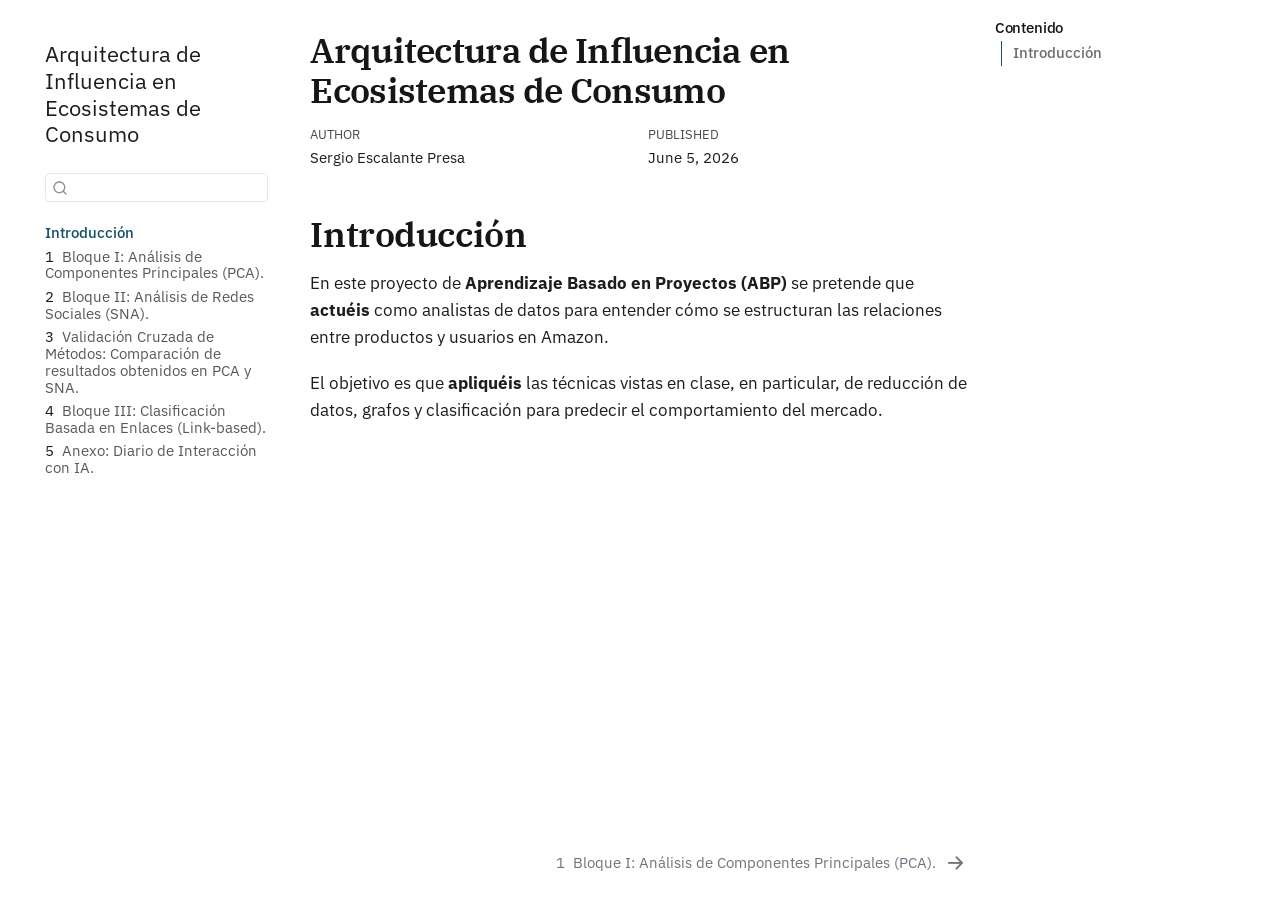
==== _book/index.html @ f6d12006 "first commit" ====
<!DOCTYPE html>
<html xmlns="http://www.w3.org/1999/xhtml" lang="en" xml:lang="en"><head>

<meta charset="utf-8">
<meta name="generator" content="quarto-1.8.25">

<meta name="viewport" content="width=device-width, initial-scale=1.0, user-scalable=yes">

<meta name="author" content="Sergio Escalante Presa">
<meta name="dcterms.date" content="2026-06-05">

<title>Arquitectura de Influencia en Ecosistemas de Consumo</title>
<style>
code{white-space: pre-wrap;}
span.smallcaps{font-variant: small-caps;}
div.columns{display: flex; gap: min(4vw, 1.5em);}
div.column{flex: auto; overflow-x: auto;}
div.hanging-indent{margin-left: 1.5em; text-indent: -1.5em;}
ul.task-list{list-style: none;}
ul.task-list li input[type="checkbox"] {
  width: 0.8em;
  margin: 0 0.8em 0.2em -1em; /* quarto-specific, see https://github.com/quarto-dev/quarto-cli/issues/4556 */ 
  vertical-align: middle;
}
</style>


<script src="site_libs/quarto-nav/quarto-nav.js"></script>
<script src="site_libs/quarto-nav/headroom.min.js"></script>
<script src="site_libs/clipboard/clipboard.min.js"></script>
<script src="site_libs/quarto-search/autocomplete.umd.js"></script>
<script src="site_libs/quarto-search/fuse.min.js"></script>
<script src="site_libs/quarto-search/quarto-search.js"></script>
<meta name="quarto:offset" content="./">
<link href="./bloque1.html" rel="next">
<script src="site_libs/quarto-html/quarto.js" type="module"></script>
<script src="site_libs/quarto-html/tabsets/tabsets.js" type="module"></script>
<script src="site_libs/quarto-html/axe/axe-check.js" type="module"></script>
<script src="site_libs/quarto-html/popper.min.js"></script>
<script src="site_libs/quarto-html/tippy.umd.min.js"></script>
<script src="site_libs/quarto-html/anchor.min.js"></script>
<link href="site_libs/quarto-html/tippy.css" rel="stylesheet">
<link href="site_libs/quarto-html/quarto-syntax-highlighting-ff907a47ac0a29d3ca1a7450859183ed.css" rel="stylesheet" id="quarto-text-highlighting-styles">
<script src="site_libs/bootstrap/bootstrap.min.js"></script>
<link href="site_libs/bootstrap/bootstrap-icons.css" rel="stylesheet">
<link href="site_libs/bootstrap/bootstrap-6d71e7d90f3d7f746f6ce96e34693826.min.css" rel="stylesheet" append-hash="true" id="quarto-bootstrap" data-mode="light">
<script id="quarto-search-options" type="application/json">{
  "location": "sidebar",
  "copy-button": false,
  "collapse-after": 3,
  "panel-placement": "start",
  "type": "textbox",
  "limit": 50,
  "keyboard-shortcut": [
    "f",
    "/",
    "s"
  ],
  "show-item-context": false,
  "language": {
    "search-no-results-text": "No results",
    "search-matching-documents-text": "matching documents",
    "search-copy-link-title": "Copy link to search",
    "search-hide-matches-text": "Hide additional matches",
    "search-more-match-text": "more match in this document",
    "search-more-matches-text": "more matches in this document",
    "search-clear-button-title": "Clear",
    "search-text-placeholder": "",
    "search-detached-cancel-button-title": "Cancel",
    "search-submit-button-title": "Submit",
    "search-label": "Search"
  }
}</script>
<style>html{ scroll-behavior: smooth; }</style>


</head>

<body class="nav-sidebar floating quarto-light">

<div id="quarto-search-results"></div>
  <header id="quarto-header" class="headroom fixed-top">
  <nav class="quarto-secondary-nav">
    <div class="container-fluid d-flex">
      <button type="button" class="quarto-btn-toggle btn" data-bs-toggle="collapse" role="button" data-bs-target=".quarto-sidebar-collapse-item" aria-controls="quarto-sidebar" aria-expanded="false" aria-label="Toggle sidebar navigation" onclick="if (window.quartoToggleHeadroom) { window.quartoToggleHeadroom(); }">
        <i class="bi bi-layout-text-sidebar-reverse"></i>
      </button>
        <nav class="quarto-page-breadcrumbs" aria-label="breadcrumb"><ol class="breadcrumb"><li class="breadcrumb-item"><a href="./index.html">Introducción</a></li></ol></nav>
        <a class="flex-grow-1" role="navigation" data-bs-toggle="collapse" data-bs-target=".quarto-sidebar-collapse-item" aria-controls="quarto-sidebar" aria-expanded="false" aria-label="Toggle sidebar navigation" onclick="if (window.quartoToggleHeadroom) { window.quartoToggleHeadroom(); }">      
        </a>
      <button type="button" class="btn quarto-search-button" aria-label="Search" onclick="window.quartoOpenSearch();">
        <i class="bi bi-search"></i>
      </button>
    </div>
  </nav>
</header>
<!-- content -->
<div id="quarto-content" class="quarto-container page-columns page-rows-contents page-layout-article">
<!-- sidebar -->
  <nav id="quarto-sidebar" class="sidebar collapse collapse-horizontal quarto-sidebar-collapse-item sidebar-navigation floating overflow-auto">
    <div class="pt-lg-2 mt-2 text-left sidebar-header sidebar-header-stacked">
      <a href="./index.html" class="sidebar-logo-link">
      </a>
    <div class="sidebar-title mb-0 py-0">
      <a href="./">Arquitectura de Influencia en Ecosistemas de Consumo</a> 
    </div>
      </div>
        <div class="mt-2 flex-shrink-0 align-items-center">
        <div class="sidebar-search">
        <div id="quarto-search" class="" title="Search"></div>
        </div>
        </div>
    <div class="sidebar-menu-container"> 
    <ul class="list-unstyled mt-1">
        <li class="sidebar-item">
  <div class="sidebar-item-container"> 
  <a href="./index.html" class="sidebar-item-text sidebar-link active">
 <span class="menu-text">Introducción</span></a>
  </div>
</li>
        <li class="sidebar-item">
  <div class="sidebar-item-container"> 
  <a href="./bloque1.html" class="sidebar-item-text sidebar-link">
 <span class="menu-text"><span class="chapter-number">1</span>&nbsp; <span class="chapter-title">Bloque I: Análisis de Componentes Principales (PCA).</span></span></a>
  </div>
</li>
        <li class="sidebar-item">
  <div class="sidebar-item-container"> 
  <a href="./bloque2.html" class="sidebar-item-text sidebar-link">
 <span class="menu-text"><span class="chapter-number">2</span>&nbsp; <span class="chapter-title">Bloque II: Análisis de Redes Sociales (SNA).</span></span></a>
  </div>
</li>
        <li class="sidebar-item">
  <div class="sidebar-item-container"> 
  <a href="./comparacion_PCA_SNA.html" class="sidebar-item-text sidebar-link">
 <span class="menu-text"><span class="chapter-number">3</span>&nbsp; <span class="chapter-title">Validación Cruzada de Métodos: Comparación de resultados obtenidos en PCA y SNA.</span></span></a>
  </div>
</li>
        <li class="sidebar-item">
  <div class="sidebar-item-container"> 
  <a href="./bloque3.html" class="sidebar-item-text sidebar-link">
 <span class="menu-text"><span class="chapter-number">4</span>&nbsp; <span class="chapter-title">Bloque III: Clasificación Basada en Enlaces (Link-based).</span></span></a>
  </div>
</li>
        <li class="sidebar-item">
  <div class="sidebar-item-container"> 
  <a href="./anexoUsoIA.html" class="sidebar-item-text sidebar-link">
 <span class="menu-text"><span class="chapter-number">5</span>&nbsp; <span class="chapter-title">Anexo: Diario de Interacción con IA.</span></span></a>
  </div>
</li>
    </ul>
    </div>
</nav>
<div id="quarto-sidebar-glass" class="quarto-sidebar-collapse-item" data-bs-toggle="collapse" data-bs-target=".quarto-sidebar-collapse-item"></div>
<!-- margin-sidebar -->
    <div id="quarto-margin-sidebar" class="sidebar margin-sidebar">
        <nav id="TOC" role="doc-toc" class="toc-active">
    <h2 id="toc-title">Contenido</h2>
   
  <ul>
  <li><a href="#introducción" id="toc-introducción" class="nav-link active" data-scroll-target="#introducción">Introducción</a></li>
  </ul>
</nav>
    </div>
<!-- main -->
<main class="content" id="quarto-document-content">

<header id="title-block-header" class="quarto-title-block default">
<div class="quarto-title">
<h1 class="title">Arquitectura de Influencia en Ecosistemas de Consumo</h1>
</div>



<div class="quarto-title-meta">

    <div>
    <div class="quarto-title-meta-heading">Author</div>
    <div class="quarto-title-meta-contents">
             <p>Sergio Escalante Presa </p>
          </div>
  </div>
    
    <div>
    <div class="quarto-title-meta-heading">Published</div>
    <div class="quarto-title-meta-contents">
      <p class="date">June 5, 2026</p>
    </div>
  </div>
  
    
  </div>
  


</header>


<section id="introducción" class="level1 unnumbered">
<h1 class="unnumbered">Introducción</h1>
<p>En este proyecto de <strong>Aprendizaje Basado en Proyectos (ABP)</strong> se pretende que <strong>actuéis</strong> como analistas de datos para entender cómo se estructuran las relaciones entre productos y usuarios en Amazon.</p>
<p>El objetivo es que <strong>apliquéis</strong> las técnicas vistas en clase, en particular, de reducción de datos, grafos y clasificación para predecir el comportamiento del mercado.</p>


</section>

</main> <!-- /main -->
<script id="quarto-html-after-body" type="application/javascript">
  window.document.addEventListener("DOMContentLoaded", function (event) {
    const icon = "";
    const anchorJS = new window.AnchorJS();
    anchorJS.options = {
      placement: 'right',
      icon: icon
    };
    anchorJS.add('.anchored');
    const isCodeAnnotation = (el) => {
      for (const clz of el.classList) {
        if (clz.startsWith('code-annotation-')) {                     
          return true;
        }
      }
      return false;
    }
    const onCopySuccess = function(e) {
      // button target
      const button = e.trigger;
      // don't keep focus
      button.blur();
      // flash "checked"
      button.classList.add('code-copy-button-checked');
      var currentTitle = button.getAttribute("title");
      button.setAttribute("title", "Copied!");
      let tooltip;
      if (window.bootstrap) {
        button.setAttribute("data-bs-toggle", "tooltip");
        button.setAttribute("data-bs-placement", "left");
        button.setAttribute("data-bs-title", "Copied!");
        tooltip = new bootstrap.Tooltip(button, 
          { trigger: "manual", 
            customClass: "code-copy-button-tooltip",
            offset: [0, -8]});
        tooltip.show();    
      }
      setTimeout(function() {
        if (tooltip) {
          tooltip.hide();
          button.removeAttribute("data-bs-title");
          button.removeAttribute("data-bs-toggle");
          button.removeAttribute("data-bs-placement");
        }
        button.setAttribute("title", currentTitle);
        button.classList.remove('code-copy-button-checked');
      }, 1000);
      // clear code selection
      e.clearSelection();
    }
    const getTextToCopy = function(trigger) {
      const outerScaffold = trigger.parentElement.cloneNode(true);
      const codeEl = outerScaffold.querySelector('code');
      for (const childEl of codeEl.children) {
        if (isCodeAnnotation(childEl)) {
          childEl.remove();
        }
      }
      return codeEl.innerText;
    }
    const clipboard = new window.ClipboardJS('.code-copy-button:not([data-in-quarto-modal])', {
      text: getTextToCopy
    });
    clipboard.on('success', onCopySuccess);
    if (window.document.getElementById('quarto-embedded-source-code-modal')) {
      const clipboardModal = new window.ClipboardJS('.code-copy-button[data-in-quarto-modal]', {
        text: getTextToCopy,
        container: window.document.getElementById('quarto-embedded-source-code-modal')
      });
      clipboardModal.on('success', onCopySuccess);
    }
      var localhostRegex = new RegExp(/^(?:http|https):\/\/localhost\:?[0-9]*\//);
      var mailtoRegex = new RegExp(/^mailto:/);
        var filterRegex = new RegExp('/' + window.location.host + '/');
      var isInternal = (href) => {
          return filterRegex.test(href) || localhostRegex.test(href) || mailtoRegex.test(href);
      }
      // Inspect non-navigation links and adorn them if external
     var links = window.document.querySelectorAll('a[href]:not(.nav-link):not(.navbar-brand):not(.toc-action):not(.sidebar-link):not(.sidebar-item-toggle):not(.pagination-link):not(.no-external):not([aria-hidden]):not(.dropdown-item):not(.quarto-navigation-tool):not(.about-link)');
      for (var i=0; i<links.length; i++) {
        const link = links[i];
        if (!isInternal(link.href)) {
          // undo the damage that might have been done by quarto-nav.js in the case of
          // links that we want to consider external
          if (link.dataset.originalHref !== undefined) {
            link.href = link.dataset.originalHref;
          }
            // target, if specified
            link.setAttribute("target", "_blank");
            if (link.getAttribute("rel") === null) {
              link.setAttribute("rel", "noopener");
            }
            // default icon
            link.classList.add("external");
        }
      }
    function tippyHover(el, contentFn, onTriggerFn, onUntriggerFn) {
      const config = {
        allowHTML: true,
        maxWidth: 500,
        delay: 100,
        arrow: false,
        appendTo: function(el) {
            return el.parentElement;
        },
        interactive: true,
        interactiveBorder: 10,
        theme: 'quarto',
        placement: 'bottom-start',
      };
      if (contentFn) {
        config.content = contentFn;
      }
      if (onTriggerFn) {
        config.onTrigger = onTriggerFn;
      }
      if (onUntriggerFn) {
        config.onUntrigger = onUntriggerFn;
      }
      window.tippy(el, config); 
    }
    const noterefs = window.document.querySelectorAll('a[role="doc-noteref"]');
    for (var i=0; i<noterefs.length; i++) {
      const ref = noterefs[i];
      tippyHover(ref, function() {
        // use id or data attribute instead here
        let href = ref.getAttribute('data-footnote-href') || ref.getAttribute('href');
        try { href = new URL(href).hash; } catch {}
        const id = href.replace(/^#\/?/, "");
        const note = window.document.getElementById(id);
        if (note) {
          return note.innerHTML;
        } else {
          return "";
        }
      });
    }
    const xrefs = window.document.querySelectorAll('a.quarto-xref');
    const processXRef = (id, note) => {
      // Strip column container classes
      const stripColumnClz = (el) => {
        el.classList.remove("page-full", "page-columns");
        if (el.children) {
          for (const child of el.children) {
            stripColumnClz(child);
          }
        }
      }
      stripColumnClz(note)
      if (id === null || id.startsWith('sec-')) {
        // Special case sections, only their first couple elements
        const container = document.createElement("div");
        if (note.children && note.children.length > 2) {
          container.appendChild(note.children[0].cloneNode(true));
          for (let i = 1; i < note.children.length; i++) {
            const child = note.children[i];
            if (child.tagName === "P" && child.innerText === "") {
              continue;
            } else {
              container.appendChild(child.cloneNode(true));
              break;
            }
          }
          if (window.Quarto?.typesetMath) {
            window.Quarto.typesetMath(container);
          }
          return container.innerHTML
        } else {
          if (window.Quarto?.typesetMath) {
            window.Quarto.typesetMath(note);
          }
          return note.innerHTML;
        }
      } else {
        // Remove any anchor links if they are present
        const anchorLink = note.querySelector('a.anchorjs-link');
        if (anchorLink) {
          anchorLink.remove();
        }
        if (window.Quarto?.typesetMath) {
          window.Quarto.typesetMath(note);
        }
        if (note.classList.contains("callout")) {
          return note.outerHTML;
        } else {
          return note.innerHTML;
        }
      }
    }
    for (var i=0; i<xrefs.length; i++) {
      const xref = xrefs[i];
      tippyHover(xref, undefined, function(instance) {
        instance.disable();
        let url = xref.getAttribute('href');
        let hash = undefined; 
        if (url.startsWith('#')) {
          hash = url;
        } else {
          try { hash = new URL(url).hash; } catch {}
        }
        if (hash) {
          const id = hash.replace(/^#\/?/, "");
          const note = window.document.getElementById(id);
          if (note !== null) {
            try {
              const html = processXRef(id, note.cloneNode(true));
              instance.setContent(html);
            } finally {
              instance.enable();
              instance.show();
            }
          } else {
            // See if we can fetch this
            fetch(url.split('#')[0])
            .then(res => res.text())
            .then(html => {
              const parser = new DOMParser();
              const htmlDoc = parser.parseFromString(html, "text/html");
              const note = htmlDoc.getElementById(id);
              if (note !== null) {
                const html = processXRef(id, note);
                instance.setContent(html);
              } 
            }).finally(() => {
              instance.enable();
              instance.show();
            });
          }
        } else {
          // See if we can fetch a full url (with no hash to target)
          // This is a special case and we should probably do some content thinning / targeting
          fetch(url)
          .then(res => res.text())
          .then(html => {
            const parser = new DOMParser();
            const htmlDoc = parser.parseFromString(html, "text/html");
            const note = htmlDoc.querySelector('main.content');
            if (note !== null) {
              // This should only happen for chapter cross references
              // (since there is no id in the URL)
              // remove the first header
              if (note.children.length > 0 && note.children[0].tagName === "HEADER") {
                note.children[0].remove();
              }
              const html = processXRef(null, note);
              instance.setContent(html);
            } 
          }).finally(() => {
            instance.enable();
            instance.show();
          });
        }
      }, function(instance) {
      });
    }
        let selectedAnnoteEl;
        const selectorForAnnotation = ( cell, annotation) => {
          let cellAttr = 'data-code-cell="' + cell + '"';
          let lineAttr = 'data-code-annotation="' +  annotation + '"';
          const selector = 'span[' + cellAttr + '][' + lineAttr + ']';
          return selector;
        }
        const selectCodeLines = (annoteEl) => {
          const doc = window.document;
          const targetCell = annoteEl.getAttribute("data-target-cell");
          const targetAnnotation = annoteEl.getAttribute("data-target-annotation");
          const annoteSpan = window.document.querySelector(selectorForAnnotation(targetCell, targetAnnotation));
          const lines = annoteSpan.getAttribute("data-code-lines").split(",");
          const lineIds = lines.map((line) => {
            return targetCell + "-" + line;
          })
          let top = null;
          let height = null;
          let parent = null;
          if (lineIds.length > 0) {
              //compute the position of the single el (top and bottom and make a div)
              const el = window.document.getElementById(lineIds[0]);
              top = el.offsetTop;
              height = el.offsetHeight;
              parent = el.parentElement.parentElement;
            if (lineIds.length > 1) {
              const lastEl = window.document.getElementById(lineIds[lineIds.length - 1]);
              const bottom = lastEl.offsetTop + lastEl.offsetHeight;
              height = bottom - top;
            }
            if (top !== null && height !== null && parent !== null) {
              // cook up a div (if necessary) and position it 
              let div = window.document.getElementById("code-annotation-line-highlight");
              if (div === null) {
                div = window.document.createElement("div");
                div.setAttribute("id", "code-annotation-line-highlight");
                div.style.position = 'absolute';
                parent.appendChild(div);
              }
              div.style.top = top - 2 + "px";
              div.style.height = height + 4 + "px";
              div.style.left = 0;
              let gutterDiv = window.document.getElementById("code-annotation-line-highlight-gutter");
              if (gutterDiv === null) {
                gutterDiv = window.document.createElement("div");
                gutterDiv.setAttribute("id", "code-annotation-line-highlight-gutter");
                gutterDiv.style.position = 'absolute';
                const codeCell = window.document.getElementById(targetCell);
                const gutter = codeCell.querySelector('.code-annotation-gutter');
                gutter.appendChild(gutterDiv);
              }
              gutterDiv.style.top = top - 2 + "px";
              gutterDiv.style.height = height + 4 + "px";
            }
            selectedAnnoteEl = annoteEl;
          }
        };
        const unselectCodeLines = () => {
          const elementsIds = ["code-annotation-line-highlight", "code-annotation-line-highlight-gutter"];
          elementsIds.forEach((elId) => {
            const div = window.document.getElementById(elId);
            if (div) {
              div.remove();
            }
          });
          selectedAnnoteEl = undefined;
        };
          // Handle positioning of the toggle
      window.addEventListener(
        "resize",
        throttle(() => {
          elRect = undefined;
          if (selectedAnnoteEl) {
            selectCodeLines(selectedAnnoteEl);
          }
        }, 10)
      );
      function throttle(fn, ms) {
      let throttle = false;
      let timer;
        return (...args) => {
          if(!throttle) { // first call gets through
              fn.apply(this, args);
              throttle = true;
          } else { // all the others get throttled
              if(timer) clearTimeout(timer); // cancel #2
              timer = setTimeout(() => {
                fn.apply(this, args);
                timer = throttle = false;
              }, ms);
          }
        };
      }
        // Attach click handler to the DT
        const annoteDls = window.document.querySelectorAll('dt[data-target-cell]');
        for (const annoteDlNode of annoteDls) {
          annoteDlNode.addEventListener('click', (event) => {
            const clickedEl = event.target;
            if (clickedEl !== selectedAnnoteEl) {
              unselectCodeLines();
              const activeEl = window.document.querySelector('dt[data-target-cell].code-annotation-active');
              if (activeEl) {
                activeEl.classList.remove('code-annotation-active');
              }
              selectCodeLines(clickedEl);
              clickedEl.classList.add('code-annotation-active');
            } else {
              // Unselect the line
              unselectCodeLines();
              clickedEl.classList.remove('code-annotation-active');
            }
          });
        }
    const findCites = (el) => {
      const parentEl = el.parentElement;
      if (parentEl) {
        const cites = parentEl.dataset.cites;
        if (cites) {
          return {
            el,
            cites: cites.split(' ')
          };
        } else {
          return findCites(el.parentElement)
        }
      } else {
        return undefined;
      }
    };
    var bibliorefs = window.document.querySelectorAll('a[role="doc-biblioref"]');
    for (var i=0; i<bibliorefs.length; i++) {
      const ref = bibliorefs[i];
      const citeInfo = findCites(ref);
      if (citeInfo) {
        tippyHover(citeInfo.el, function() {
          var popup = window.document.createElement('div');
          citeInfo.cites.forEach(function(cite) {
            var citeDiv = window.document.createElement('div');
            citeDiv.classList.add('hanging-indent');
            citeDiv.classList.add('csl-entry');
            var biblioDiv = window.document.getElementById('ref-' + cite);
            if (biblioDiv) {
              citeDiv.innerHTML = biblioDiv.innerHTML;
            }
            popup.appendChild(citeDiv);
          });
          return popup.innerHTML;
        });
      }
    }
  });
  </script>
<nav class="page-navigation">
  <div class="nav-page nav-page-previous">
  </div>
  <div class="nav-page nav-page-next">
      <a href="./bloque1.html" class="pagination-link" aria-label="Bloque I: Análisis de Componentes Principales (PCA).">
        <span class="nav-page-text"><span class="chapter-number">1</span>&nbsp; <span class="chapter-title">Bloque I: Análisis de Componentes Principales (PCA).</span></span> <i class="bi bi-arrow-right-short"></i>
      </a>
  </div>
</nav>
</div> <!-- /content -->




<script src="site_libs/quarto-html/zenscroll-min.js"></script>
</body></html>
---- _book/site_libs/quarto-html/tippy.css ----
.tippy-box[data-animation=fade][data-state=hidden]{opacity:0}[data-tippy-root]{max-width:calc(100vw - 10px)}.tippy-box{position:relative;background-color:#333;color:#fff;border-radius:4px;font-size:14px;line-height:1.4;white-space:normal;outline:0;transition-property:transform,visibility,opacity}.tippy-box[data-placement^=top]>.tippy-arrow{bottom:0}.tippy-box[data-placement^=top]>.tippy-arrow:before{bottom:-7px;left:0;border-width:8px 8px 0;border-top-color:initial;transform-origin:center top}.tippy-box[data-placement^=bottom]>.tippy-arrow{top:0}.tippy-box[data-placement^=bottom]>.tippy-arrow:before{top:-7px;left:0;border-width:0 8px 8px;border-bottom-color:initial;transform-origin:center bottom}.tippy-box[data-placement^=left]>.tippy-arrow{right:0}.tippy-box[data-placement^=left]>.tippy-arrow:before{border-width:8px 0 8px 8px;border-left-color:initial;right:-7px;transform-origin:center left}.tippy-box[data-placement^=right]>.tippy-arrow{left:0}.tippy-box[data-placement^=right]>.tippy-arrow:before{left:-7px;border-width:8px 8px 8px 0;border-right-color:initial;transform-origin:center right}.tippy-box[data-inertia][data-state=visible]{transition-timing-function:cubic-bezier(.54,1.5,.38,1.11)}.tippy-arrow{width:16px;height:16px;color:#333}.tippy-arrow:before{content:"";position:absolute;border-color:transparent;border-style:solid}.tippy-content{position:relative;padding:5px 9px;z-index:1}
---- _book/site_libs/quarto-html/quarto-syntax-highlighting-ff907a47ac0a29d3ca1a7450859183ed.css ----
/* quarto syntax highlight colors */
:root {
  --quarto-hl-al-color: #ff5555;
  --quarto-hl-an-color: #6a737d;
  --quarto-hl-at-color: #d73a49;
  --quarto-hl-bn-color: #005cc5;
  --quarto-hl-bu-color: #d73a49;
  --quarto-hl-ch-color: #032f62;
  --quarto-hl-co-color: #6a737d;
  --quarto-hl-cv-color: #6a737d;
  --quarto-hl-cn-color: #005cc5;
  --quarto-hl-cf-color: #d73a49;
  --quarto-hl-dt-color: #d73a49;
  --quarto-hl-dv-color: #005cc5;
  --quarto-hl-do-color: #6a737d;
  --quarto-hl-er-color: #ff5555;
  --quarto-hl-ex-color: #d73a49;
  --quarto-hl-fl-color: #005cc5;
  --quarto-hl-fu-color: #6f42c1;
  --quarto-hl-im-color: #032f62;
  --quarto-hl-in-color: #6a737d;
  --quarto-hl-kw-color: #d73a49;
  --quarto-hl-op-color: #24292e;
  --quarto-hl-pp-color: #d73a49;
  --quarto-hl-re-color: #6a737d;
  --quarto-hl-sc-color: #005cc5;
  --quarto-hl-ss-color: #032f62;
  --quarto-hl-st-color: #032f62;
  --quarto-hl-va-color: #e36209;
  --quarto-hl-vs-color: #032f62;
  --quarto-hl-wa-color: #ff5555;
}

/* other quarto variables */
:root {
  --quarto-font-monospace: "IBM Plex Mono", ui-monospace, "SFMono-Regular", Menlo, monospace;
}

/* syntax highlight based on Pandoc's rules */
pre > code.sourceCode > span {
  color: #24292e;
}

code.sourceCode > span {
  color: #24292e;
}

div.sourceCode,
div.sourceCode pre.sourceCode {
  color: #24292e;
}

/* Normal */
code span {
  color: #24292e;
}

/* Alert */
code span.al {
  font-weight: bold;
  color: #ff5555;
}

/* Annotation */
code span.an {
  color: #6a737d;
}

/* Attribute */
code span.at {
  color: #d73a49;
}

/* BaseN */
code span.bn {
  color: #005cc5;
}

/* BuiltIn */
code span.bu {
  color: #d73a49;
}

/* ControlFlow */
code span.cf {
  color: #d73a49;
}

/* Char */
code span.ch {
  color: #032f62;
}

/* Constant */
code span.cn {
  color: #005cc5;
}

/* Comment */
code span.co {
  color: #6a737d;
}

/* CommentVar */
code span.cv {
  color: #6a737d;
}

/* Documentation */
code span.do {
  color: #6a737d;
}

/* DataType */
code span.dt {
  color: #d73a49;
}

/* DecVal */
code span.dv {
  color: #005cc5;
}

/* Error */
code span.er {
  color: #ff5555;
  text-decoration: underline;
}

/* Extension */
code span.ex {
  font-weight: bold;
  color: #d73a49;
}

/* Float */
code span.fl {
  color: #005cc5;
}

/* Function */
code span.fu {
  color: #6f42c1;
}

/* Import */
code span.im {
  color: #032f62;
}

/* Information */
code span.in {
  color: #6a737d;
}

/* Keyword */
code span.kw {
  color: #d73a49;
}

/* Operator */
code span.op {
  color: #24292e;
}

/* Preprocessor */
code span.pp {
  color: #d73a49;
}

/* RegionMarker */
code span.re {
  color: #6a737d;
}

/* SpecialChar */
code span.sc {
  color: #005cc5;
}

/* SpecialString */
code span.ss {
  color: #032f62;
}

/* String */
code span.st {
  color: #032f62;
}

/* Variable */
code span.va {
  color: #e36209;
}

/* VerbatimString */
code span.vs {
  color: #032f62;
}

/* Warning */
code span.wa {
  color: #ff5555;
}

.prevent-inlining {
  content: "</";
}

/*# sourceMappingURL=7ba0c1a3722ac8277e5eaac23ad63f7d.css.map */
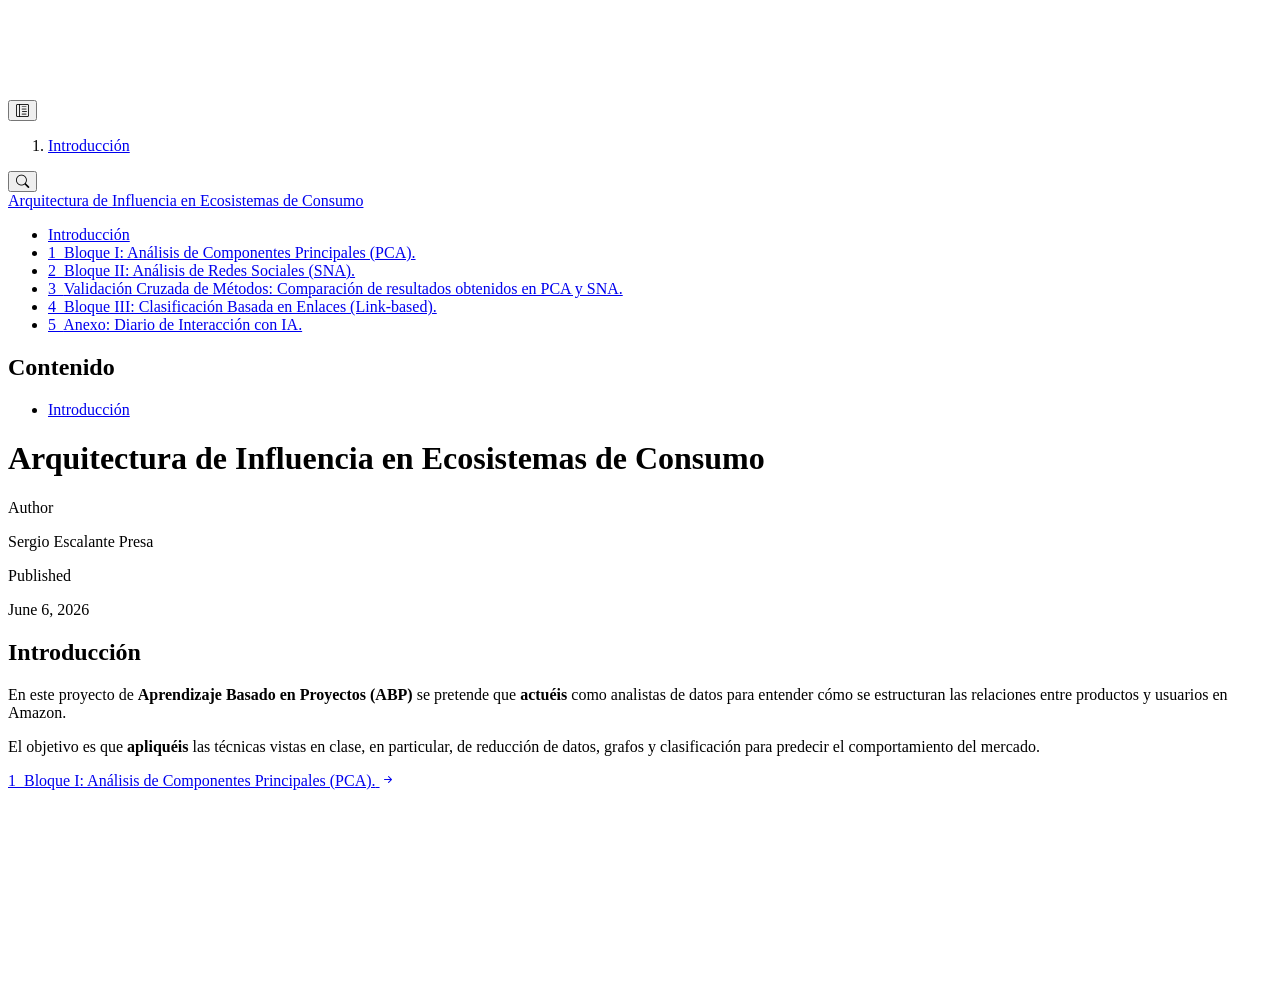
==== commit 99b9b20d: "second commit" ====
--- a/_book/index.html
+++ b/_book/index.html
@@ -2,15 +2,18 @@
 <html xmlns="http://www.w3.org/1999/xhtml" lang="en" xml:lang="en"><head>
 
 <meta charset="utf-8">
-<meta name="generator" content="quarto-1.8.25">
+<meta name="generator" content="quarto-1.9.36">
 
 <meta name="viewport" content="width=device-width, initial-scale=1.0, user-scalable=yes">
 
 <meta name="author" content="Sergio Escalante Presa">
-<meta name="dcterms.date" content="2026-06-05">
+<meta name="dcterms.date" content="2026-06-06">
 
 <title>Arquitectura de Influencia en Ecosistemas de Consumo</title>
 <style>
+/* Default styles provided by pandoc.
+** See https://pandoc.org/MANUAL.html#variables-for-html for config info.
+*/
 code{white-space: pre-wrap;}
 span.smallcaps{font-variant: small-caps;}
 div.columns{display: flex; gap: min(4vw, 1.5em);}
@@ -35,15 +38,14 @@
 <link href="./bloque1.html" rel="next">
 <script src="site_libs/quarto-html/quarto.js" type="module"></script>
 <script src="site_libs/quarto-html/tabsets/tabsets.js" type="module"></script>
-<script src="site_libs/quarto-html/axe/axe-check.js" type="module"></script>
 <script src="site_libs/quarto-html/popper.min.js"></script>
 <script src="site_libs/quarto-html/tippy.umd.min.js"></script>
 <script src="site_libs/quarto-html/anchor.min.js"></script>
 <link href="site_libs/quarto-html/tippy.css" rel="stylesheet">
-<link href="site_libs/quarto-html/quarto-syntax-highlighting-ff907a47ac0a29d3ca1a7450859183ed.css" rel="stylesheet" id="quarto-text-highlighting-styles">
+<link href="site_libs/quarto-html/quarto-syntax-highlighting-02b7b62a15ccdfeac99fd78ed28fc3c0.css" rel="stylesheet" id="quarto-text-highlighting-styles">
 <script src="site_libs/bootstrap/bootstrap.min.js"></script>
 <link href="site_libs/bootstrap/bootstrap-icons.css" rel="stylesheet">
-<link href="site_libs/bootstrap/bootstrap-6d71e7d90f3d7f746f6ce96e34693826.min.css" rel="stylesheet" append-hash="true" id="quarto-bootstrap" data-mode="light">
+<link href="site_libs/bootstrap/bootstrap-7e99a56414d45cd2060c2141c27fe866.min.css" rel="stylesheet" append-hash="true" id="quarto-bootstrap" data-mode="light">
 <script id="quarto-search-options" type="application/json">{
   "location": "sidebar",
   "copy-button": false,
@@ -98,9 +100,7 @@
 <div id="quarto-content" class="quarto-container page-columns page-rows-contents page-layout-article">
 <!-- sidebar -->
   <nav id="quarto-sidebar" class="sidebar collapse collapse-horizontal quarto-sidebar-collapse-item sidebar-navigation floating overflow-auto">
-    <div class="pt-lg-2 mt-2 text-left sidebar-header sidebar-header-stacked">
-      <a href="./index.html" class="sidebar-logo-link">
-      </a>
+    <div class="pt-lg-2 mt-2 text-left sidebar-header">
     <div class="sidebar-title mb-0 py-0">
       <a href="./">Arquitectura de Influencia en Ecosistemas de Consumo</a> 
     </div>
@@ -184,7 +184,7 @@
     <div>
     <div class="quarto-title-meta-heading">Published</div>
     <div class="quarto-title-meta-contents">
-      <p class="date">June 5, 2026</p>
+      <p class="date">June 6, 2026</p>
     </div>
   </div>
   
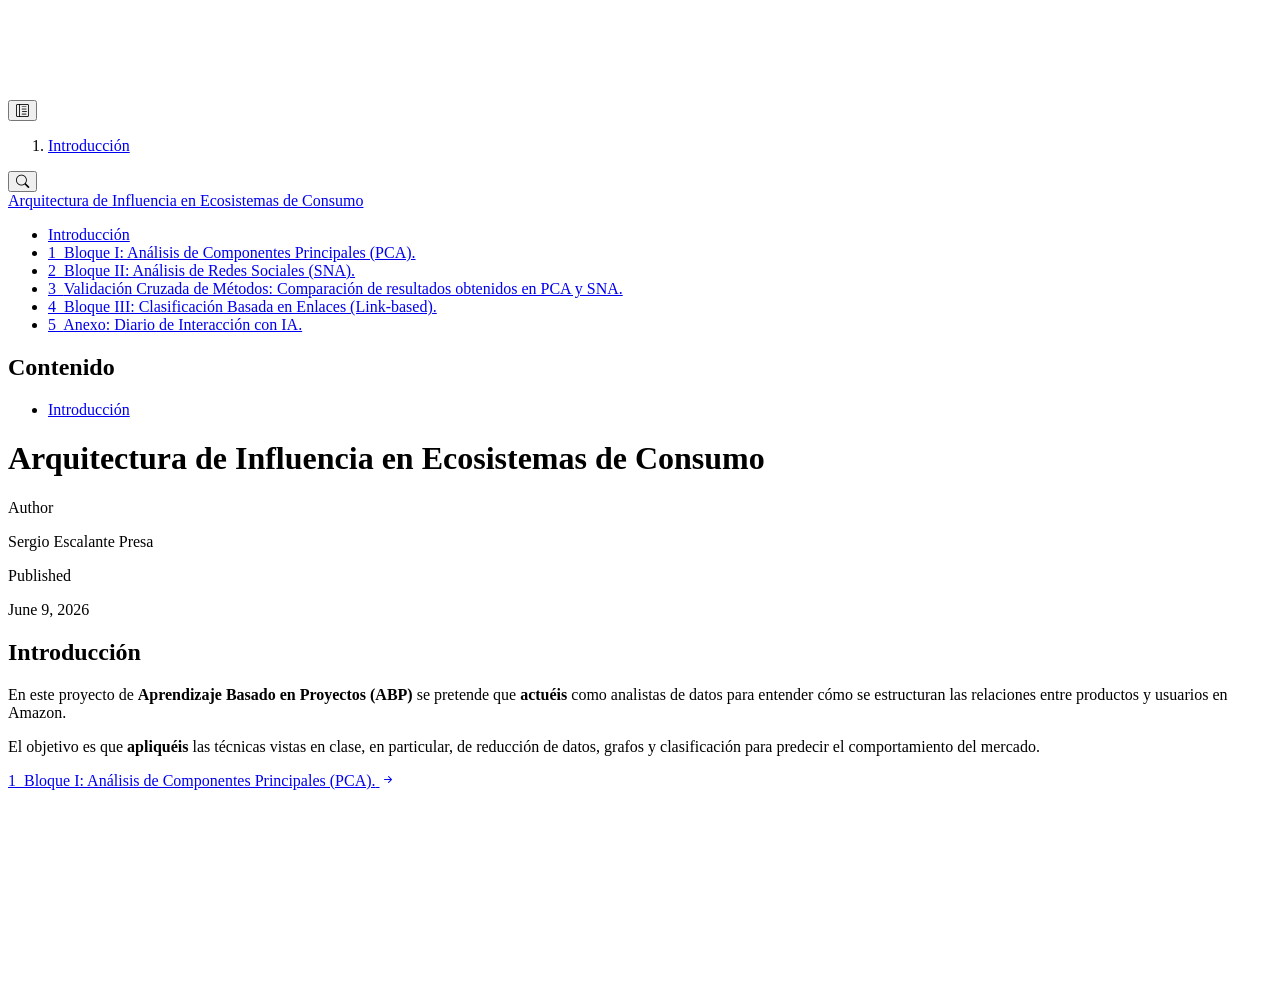
==== commit 1265a4a3: "commit number 5" ====
--- a/_book/index.html
+++ b/_book/index.html
@@ -7,7 +7,7 @@
 <meta name="viewport" content="width=device-width, initial-scale=1.0, user-scalable=yes">
 
 <meta name="author" content="Sergio Escalante Presa">
-<meta name="dcterms.date" content="2026-06-06">
+<meta name="dcterms.date" content="2026-06-09">
 
 <title>Arquitectura de Influencia en Ecosistemas de Consumo</title>
 <style>
@@ -184,7 +184,7 @@
     <div>
     <div class="quarto-title-meta-heading">Published</div>
     <div class="quarto-title-meta-contents">
-      <p class="date">June 6, 2026</p>
+      <p class="date">June 9, 2026</p>
     </div>
   </div>
   
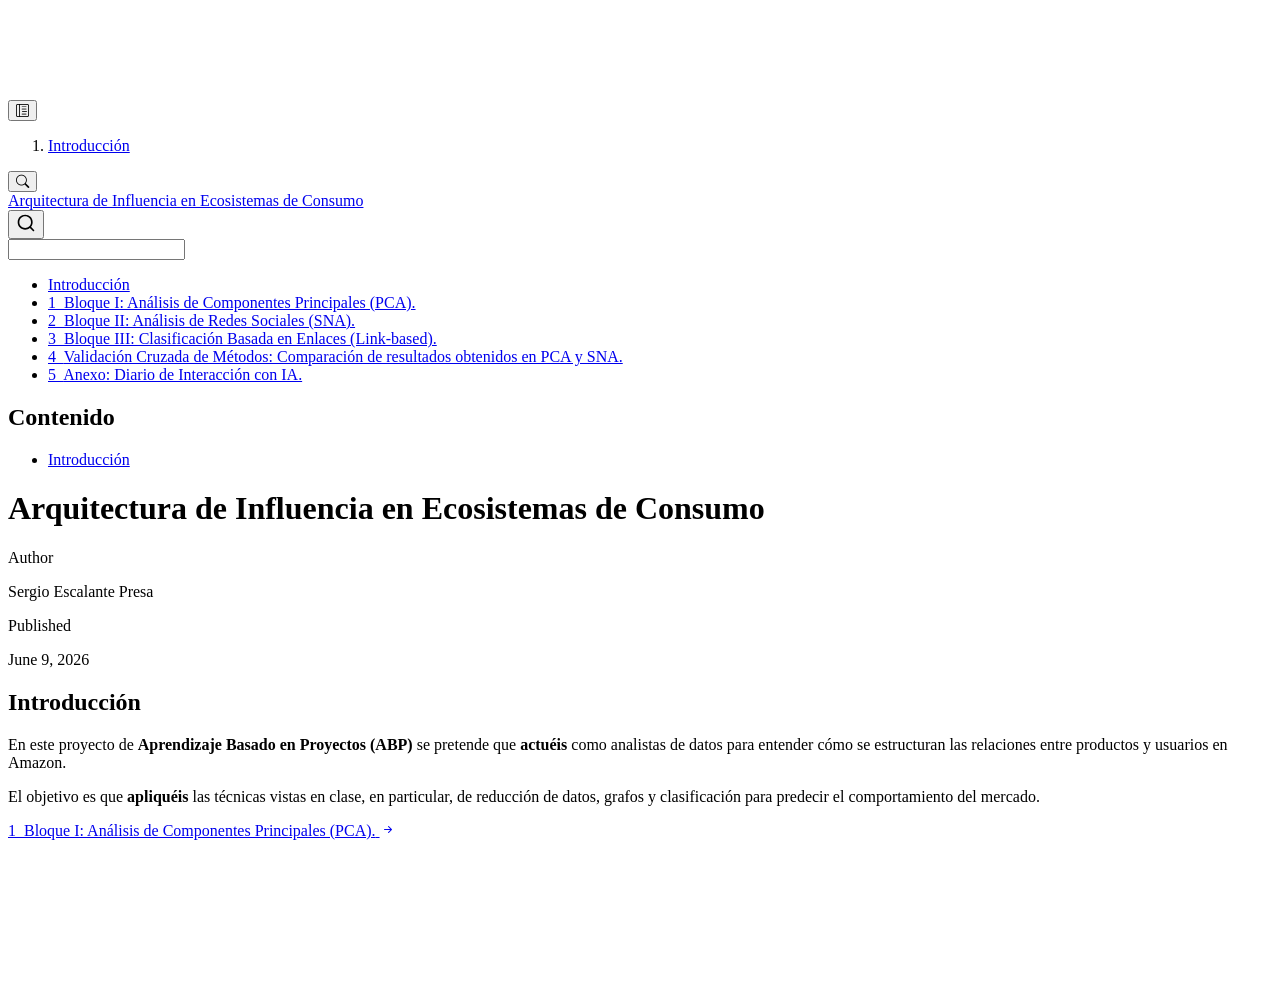
==== commit 62a91289: "commit number 9" ====
--- a/_book/index.html
+++ b/_book/index.html
@@ -2,7 +2,7 @@
 <html xmlns="http://www.w3.org/1999/xhtml" lang="en" xml:lang="en"><head>
 
 <meta charset="utf-8">
-<meta name="generator" content="quarto-1.9.36">
+<meta name="generator" content="quarto-1.8.25">
 
 <meta name="viewport" content="width=device-width, initial-scale=1.0, user-scalable=yes">
 
@@ -11,9 +11,6 @@
 
 <title>Arquitectura de Influencia en Ecosistemas de Consumo</title>
 <style>
-/* Default styles provided by pandoc.
-** See https://pandoc.org/MANUAL.html#variables-for-html for config info.
-*/
 code{white-space: pre-wrap;}
 span.smallcaps{font-variant: small-caps;}
 div.columns{display: flex; gap: min(4vw, 1.5em);}
@@ -38,14 +35,15 @@
 <link href="./bloque1.html" rel="next">
 <script src="site_libs/quarto-html/quarto.js" type="module"></script>
 <script src="site_libs/quarto-html/tabsets/tabsets.js" type="module"></script>
+<script src="site_libs/quarto-html/axe/axe-check.js" type="module"></script>
 <script src="site_libs/quarto-html/popper.min.js"></script>
 <script src="site_libs/quarto-html/tippy.umd.min.js"></script>
 <script src="site_libs/quarto-html/anchor.min.js"></script>
 <link href="site_libs/quarto-html/tippy.css" rel="stylesheet">
-<link href="site_libs/quarto-html/quarto-syntax-highlighting-02b7b62a15ccdfeac99fd78ed28fc3c0.css" rel="stylesheet" id="quarto-text-highlighting-styles">
+<link href="site_libs/quarto-html/quarto-syntax-highlighting-ff907a47ac0a29d3ca1a7450859183ed.css" rel="stylesheet" id="quarto-text-highlighting-styles">
 <script src="site_libs/bootstrap/bootstrap.min.js"></script>
 <link href="site_libs/bootstrap/bootstrap-icons.css" rel="stylesheet">
-<link href="site_libs/bootstrap/bootstrap-7e99a56414d45cd2060c2141c27fe866.min.css" rel="stylesheet" append-hash="true" id="quarto-bootstrap" data-mode="light">
+<link href="site_libs/bootstrap/bootstrap-6d71e7d90f3d7f746f6ce96e34693826.min.css" rel="stylesheet" append-hash="true" id="quarto-bootstrap" data-mode="light">
 <script id="quarto-search-options" type="application/json">{
   "location": "sidebar",
   "copy-button": false,
@@ -100,7 +98,9 @@
 <div id="quarto-content" class="quarto-container page-columns page-rows-contents page-layout-article">
 <!-- sidebar -->
   <nav id="quarto-sidebar" class="sidebar collapse collapse-horizontal quarto-sidebar-collapse-item sidebar-navigation floating overflow-auto">
-    <div class="pt-lg-2 mt-2 text-left sidebar-header">
+    <div class="pt-lg-2 mt-2 text-left sidebar-header sidebar-header-stacked">
+      <a href="./index.html" class="sidebar-logo-link">
+      </a>
     <div class="sidebar-title mb-0 py-0">
       <a href="./">Arquitectura de Influencia en Ecosistemas de Consumo</a> 
     </div>
@@ -132,14 +132,14 @@
 </li>
         <li class="sidebar-item">
   <div class="sidebar-item-container"> 
-  <a href="./comparacion_PCA_SNA.html" class="sidebar-item-text sidebar-link">
- <span class="menu-text"><span class="chapter-number">3</span>&nbsp; <span class="chapter-title">Validación Cruzada de Métodos: Comparación de resultados obtenidos en PCA y SNA.</span></span></a>
+  <a href="./bloque3.html" class="sidebar-item-text sidebar-link">
+ <span class="menu-text"><span class="chapter-number">3</span>&nbsp; <span class="chapter-title">Bloque III: Clasificación Basada en Enlaces (Link-based).</span></span></a>
   </div>
 </li>
         <li class="sidebar-item">
   <div class="sidebar-item-container"> 
-  <a href="./bloque3.html" class="sidebar-item-text sidebar-link">
- <span class="menu-text"><span class="chapter-number">4</span>&nbsp; <span class="chapter-title">Bloque III: Clasificación Basada en Enlaces (Link-based).</span></span></a>
+  <a href="./comparacion_PCA_SNA.html" class="sidebar-item-text sidebar-link">
+ <span class="menu-text"><span class="chapter-number">4</span>&nbsp; <span class="chapter-title">Validación Cruzada de Métodos: Comparación de resultados obtenidos en PCA y SNA.</span></span></a>
   </div>
 </li>
         <li class="sidebar-item">
